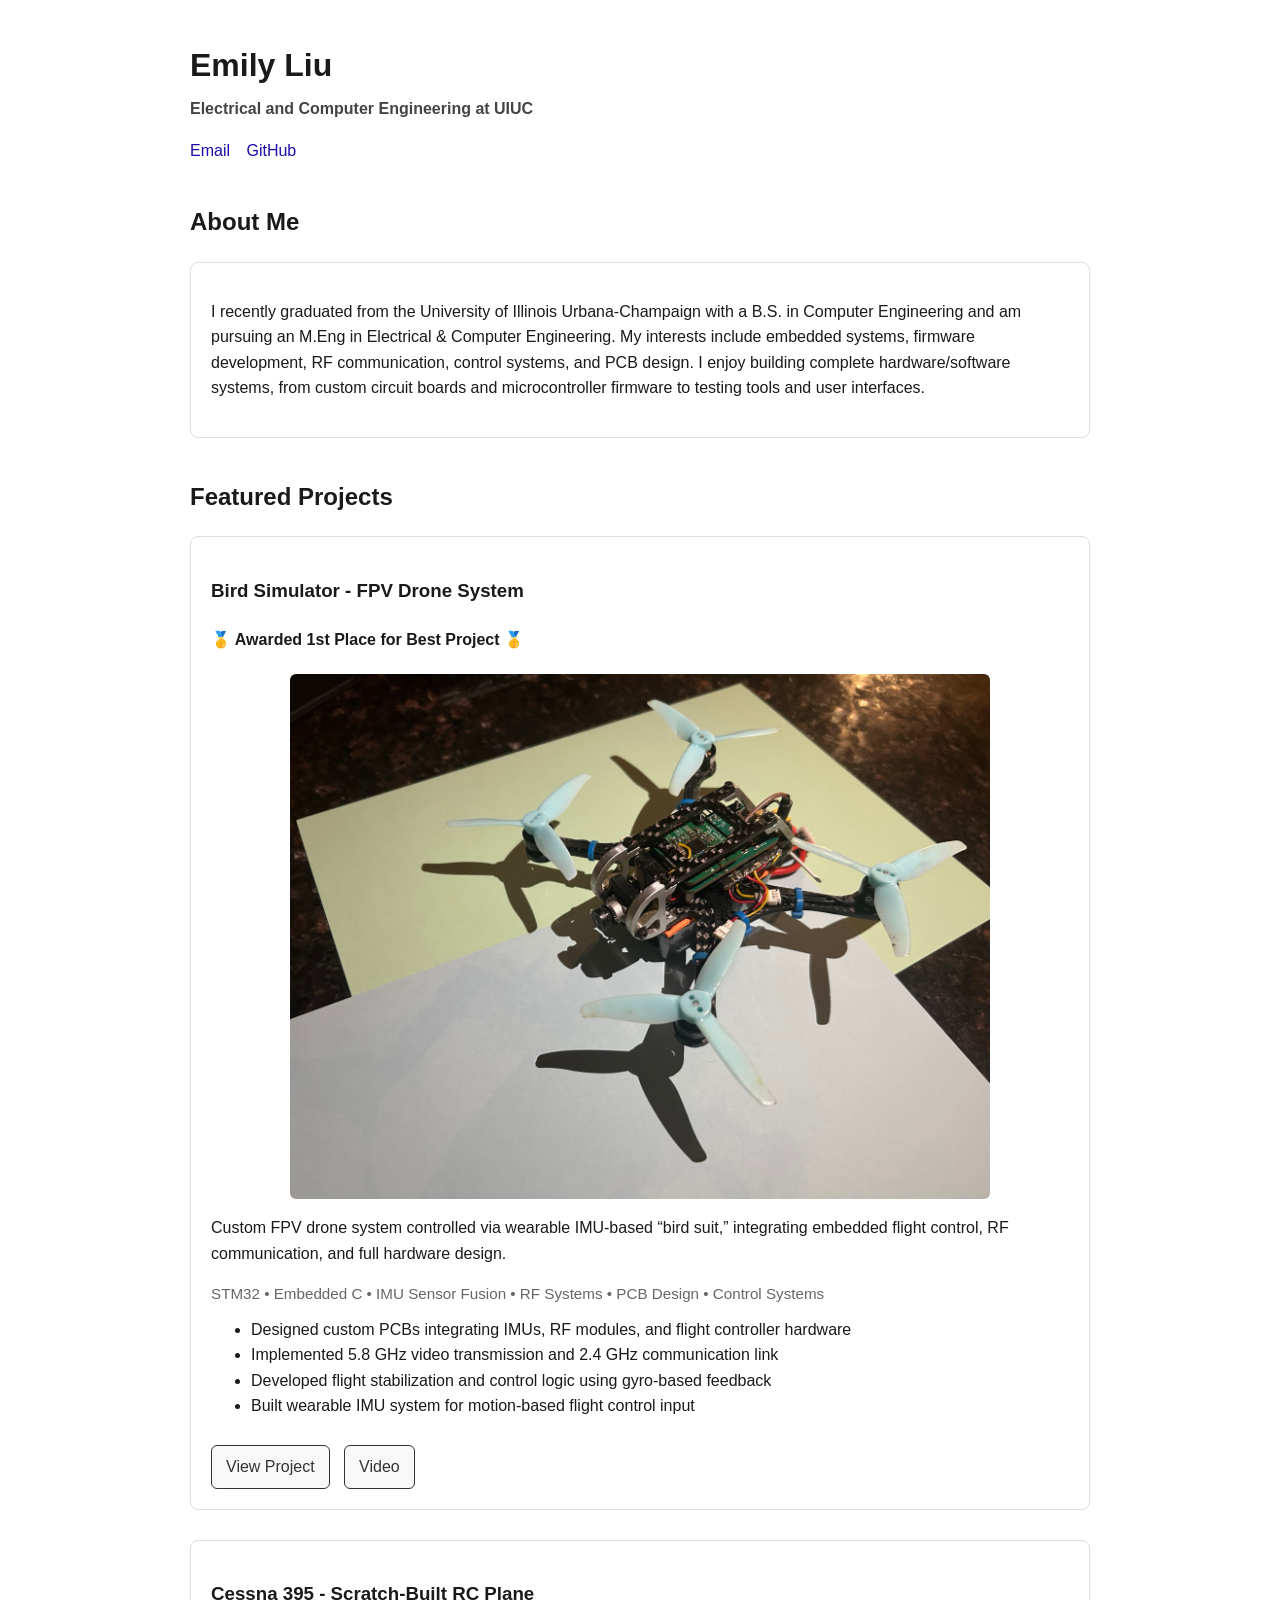
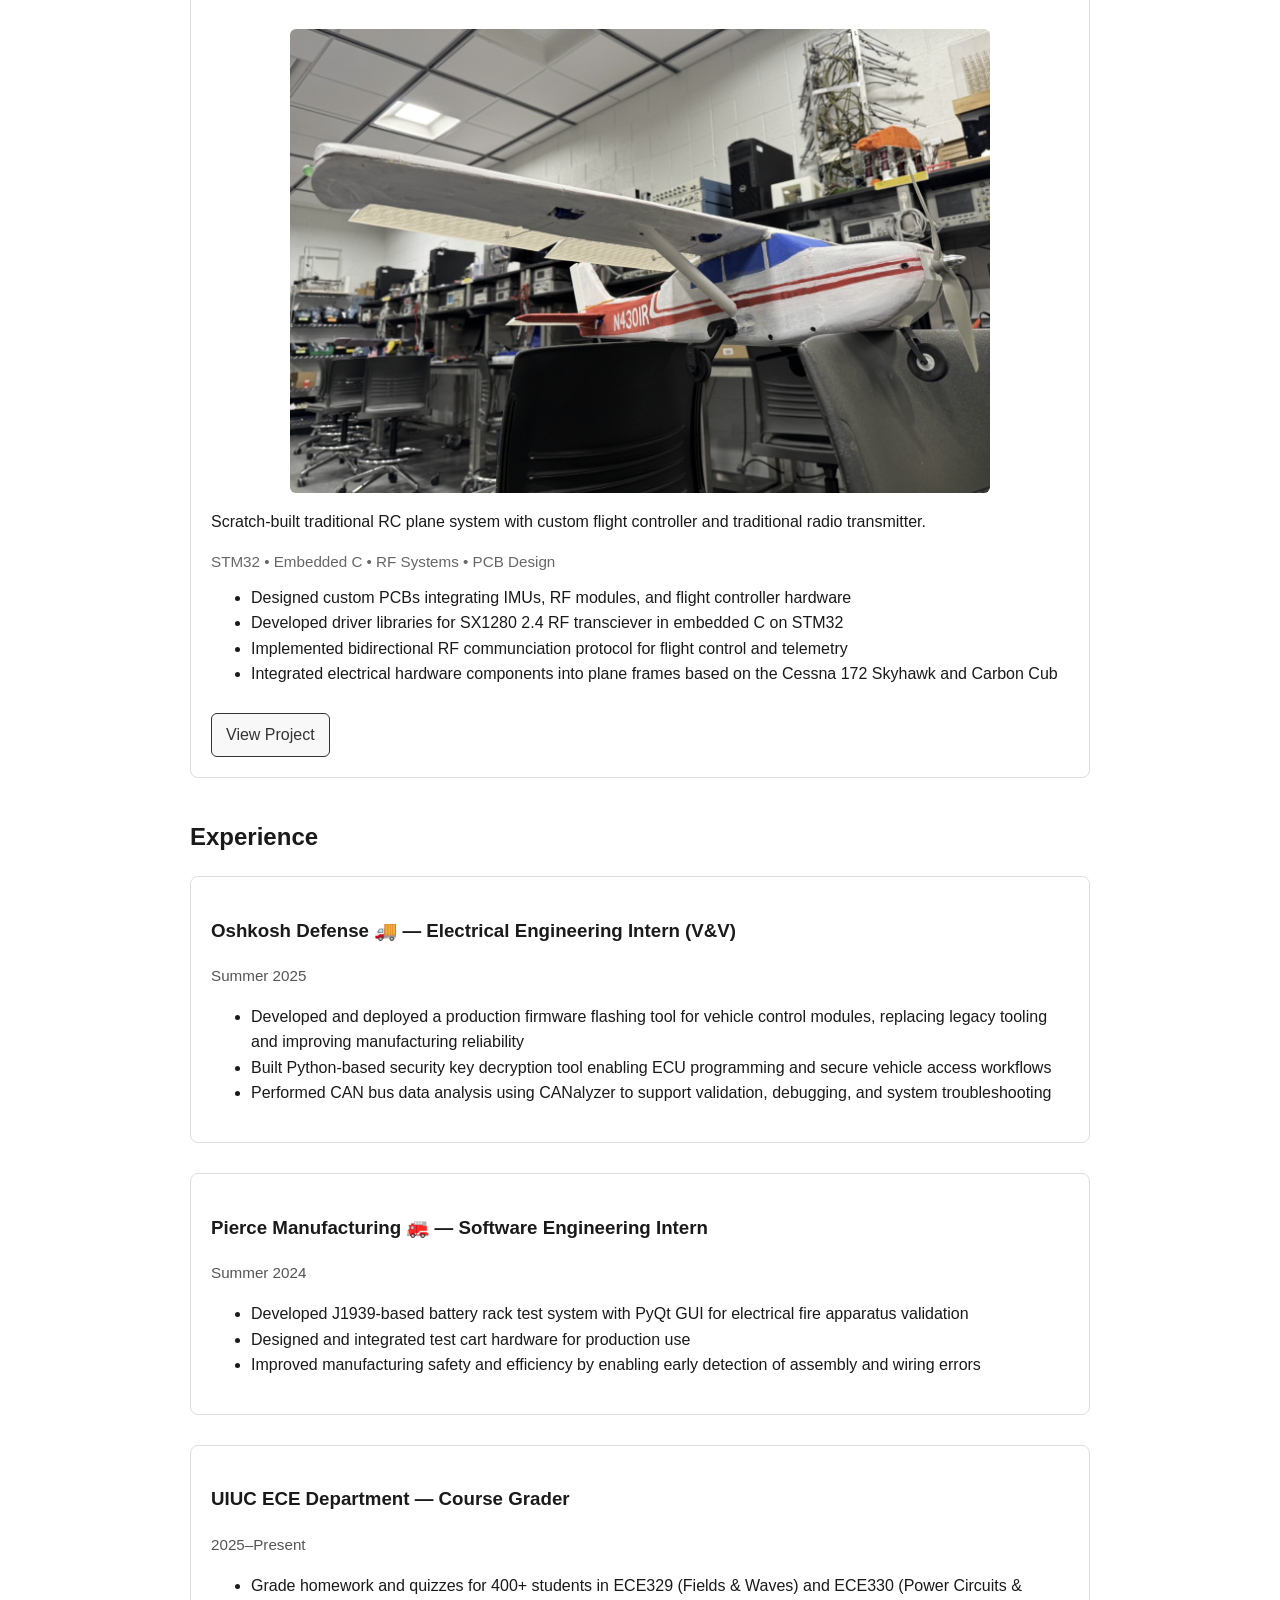
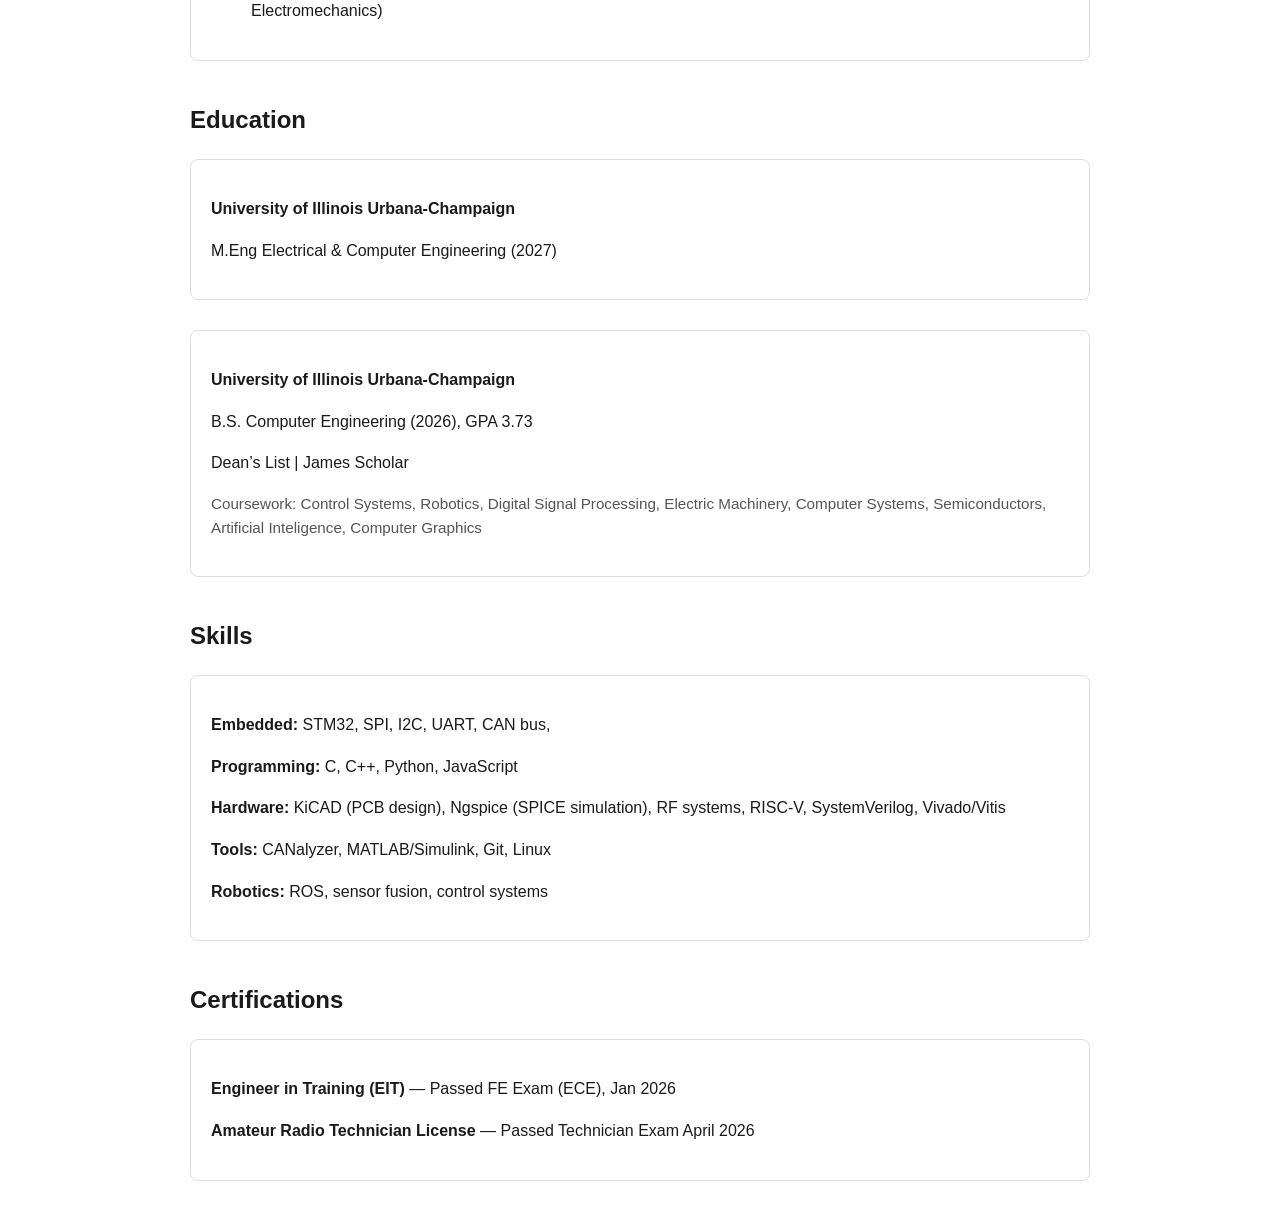
==== index.html @ 4f68739e "first draft upload" ====
<!DOCTYPE html>
<html lang="en">
<head>
  <meta charset="UTF-8">
  <title>Emily Liu | Embedded Systems Engineering</title>

  <link rel="stylesheet" href="style.css">
</head>

<body>

  <h1>Emily Liu</h1>
  <p class="subtitle"><strong>Electrical and Computer Engineering at UIUC</strong></p>

  <p class="links">
    <a href="mailto:emilyliiuu@gmail.com">Email</a>
    <a href="https://github.com/">GitHub</a>
  </p>
  

  <div class="section">
    <h2>About Me</h2>
        <div class="card">
        <p>
        I recently graduated from the University of Illinois Urbana-Champaign
        with a B.S. in Computer Engineering and am pursuing an M.Eng in
        Electrical & Computer Engineering. My interests include embedded
        systems, firmware development, RF communication, control systems,
        and PCB design.

        I enjoy building complete hardware/software systems, from custom
        circuit boards and microcontroller firmware to testing tools and
        user interfaces.
        </p>
    </div>
  </div>

  <div class="section">
    <h2>Featured Projects</h2>

    <div class="card">

        <h3>Bird Simulator - FPV Drone System</h3>
        <h4> 🥇 Awarded 1st Place for Best Project 🥇 </h4>

        <img src="images/drone.jpg" alt="FPV Drone" class="project-img">

        <p>
            Custom FPV drone system controlled via wearable IMU-based “bird suit,”
            integrating embedded flight control, RF communication, and full hardware design.
        </p>

        <p class="tech">
            STM32 • Embedded C • IMU Sensor Fusion • RF Systems • PCB Design • Control Systems
        </p>

        <ul>
            <li>Designed custom PCBs integrating IMUs, RF modules, and flight controller hardware</li>
            <li>Implemented 5.8 GHz video transmission and 2.4 GHz communication link</li>
            <li>Developed flight stabilization and control logic using gyro-based feedback</li>
            <li>Built wearable IMU system for motion-based flight control input</li>
        </ul>

        <a class="button" href="drone.html">View Project</a>
        <a class="button" href="https://youtu.be/XCYLybzR4Y4">Video</a>

    </div>

    <div class="card">

        <h3>Cessna 395 - Scratch-Built RC Plane</h3>

        <img src="images/cessna.jpg" alt="Plane" class="project-img">

        <p>
            Scratch-built traditional RC plane system with custom flight controller and traditional 
            radio transmitter.
        </p>

        <p class="tech">
            STM32 • Embedded C • RF Systems • PCB Design
        </p>

        <ul>
            <li>Designed custom PCBs integrating IMUs, RF modules, and flight controller hardware</li>
            <li>Developed driver libraries for SX1280 2.4 RF transciever in embedded C on STM32</li>
            <li>Implemented bidirectional RF communciation protocol for flight control and telemetry</li>
            <li>Integrated electrical hardware components into plane frames based on the Cessna 172 Skyhawk 
                and Carbon Cub</li>
        </ul>

        <a class="button" href="plane.html">View Project</a>

    </div>


  </div>

  <div class="section">
    <h2>Experience</h2>

    <div class="card">
      <h3>Oshkosh Defense 🚚 — Electrical Engineering Intern (V&V)</h3>
      <p class="small">Summer 2025</p>
      <ul>
        <li>Developed and deployed a production firmware flashing tool for vehicle control modules, replacing legacy tooling and improving manufacturing reliability</li>
        <li>Built Python-based security key decryption tool enabling ECU programming and secure vehicle access workflows</li>
        <li>Performed CAN bus data analysis using CANalyzer to support validation, debugging, and system troubleshooting</li>
      </ul>
    </div>

    <div class="card">
      <h3>Pierce Manufacturing 🚒 — Software Engineering Intern</h3>
      <p class="small">Summer 2024</p>
      <ul>
        <li>Developed J1939-based battery rack test system with PyQt GUI for electrical fire apparatus validation</li>
        <li>Designed and integrated test cart hardware for production use</li>
        <li>Improved manufacturing safety and efficiency by enabling early detection of assembly and wiring errors</li>
      </ul>
    </div>

    <div class="card">
      <h3>UIUC ECE Department — Course Grader</h3>
      <p class="small">2025–Present</p>
      <ul>
        <li>Grade homework and quizzes for 400+ students in ECE329 (Fields & Waves) and ECE330 (Power Circuits & Electromechanics)</li>
      </ul>
    </div>
    

  </div>

  

<div class="section">
    <h2>Education</h2>
    <div class="card">
        <p><strong>University of Illinois Urbana-Champaign</strong></p>
        <p>M.Eng Electrical & Computer Engineering (2027)</p>
    </div>
    <div class="card">
        <p><strong>University of Illinois Urbana-Champaign</strong></p>
        <p>B.S. Computer Engineering (2026), GPA 3.73</p>
        <p>Dean’s List | James Scholar</p>
        <p class="small">
            Coursework: Control Systems, Robotics, Digital Signal Processing, Electric Machinery, Computer Systems, 
            Semiconductors, Artificial Inteligence, Computer Graphics
        </p>
    </div>     
</div>

<div class="section">
    <h2>Skills</h2>
    <div class="card">
        <p><strong>Embedded:</strong> STM32, SPI, I2C, UART, CAN bus, </p>
        <p><strong>Programming:</strong> C, C++, Python, JavaScript</p>
        <p><strong>Hardware:</strong> KiCAD (PCB design), Ngspice (SPICE simulation), RF systems, RISC-V, SystemVerilog, Vivado/Vitis</p>
        <p><strong>Tools:</strong> CANalyzer, MATLAB/Simulink, Git, Linux</p>
        <p><strong>Robotics:</strong> ROS, sensor fusion, control systems</p>
    </div>

</div>

<div class="section">
    <h2>Certifications</h2>
    <div class="card">
        <p><strong>Engineer in Training (EIT)</strong> — Passed FE Exam (ECE), Jan 2026</p>
        <p><strong>Amateur Radio Technician License</strong> — Passed Technician Exam April 2026</p>
    </div>

<!-- <div class="section">
<h2>Contact</h2>
<div class="card">
    <p>Email: 
        <a href="mailto:emilyliiuu@gmail.com">emilyliiuu@gmail.com</a>
    </p>
</div>

</div> -->

</body>
</html>
---- style.css ----
body {
    font-family: Arial, sans-serif;
    max-width: 900px;
    margin: 40px auto;
    padding: 0 20px;
    line-height: 1.6;
    color: #1a1a1a;
    background-color: #ffffff;
}

h1 {
    margin-bottom: 5px;
}

.subtitle {
    color: #444;
    margin-top: 0;
}

.links a {
    margin-right: 12px;
    color: #1a0dab;
    text-decoration: none;
}

.section {
    margin-top: 40px;
}

.role {
    margin-bottom: 25px;
}

.role h3 {
    margin-bottom: 5px;
}

.small {
    color: #555;
    font-size: 0.95em;
}

ul {
    margin-top: 8px;
}
.card {
    border: 1px solid #ddd;
    border-radius: 8px;
    padding: 20px;
    margin-bottom: 30px;
}

.card img {
    width: 100%;
    max-width: 700px;
    border-radius: 6px;
    margin-bottom: 15px;
}

.button {
    display: inline-block;
    padding: 8px 14px;
    margin-right: 10px;
    margin-top: 10px;
    border: 1px solid #333;
    border-radius: 5px;
    text-decoration: none;
    color: #333;
}

.tech {
    color: #666;
    font-size: 0.95em;
    margin-bottom: 10px;
}

.video-container {
    position: relative;
    width: 100%;
    max-width: 800px;
    aspect-ratio: 16 / 9;
}

.video-container iframe {
    width: 100%;
    height: 100%;
    border: none;
}

img {
  max-width: 100%;
  height: auto;
  border-radius: 8px;
}

.project-img {
  width: 100%;
  max-width: 700px;
  height: auto;
  display: block;
  margin: 20px auto;
  border-radius: 8px;
}

.image-row {
  display: flex;
  gap: 15px;
  justify-content: center;
  flex-wrap: wrap; /* important for mobile */
}

.image-row img {
  width: 100%;
  max-width: 400px;
  height: auto;
  border-radius: 8px;
}

.back-button {
  display: inline-block;
  margin-bottom: 20px;
  text-decoration: none;
  color: #1a0dab;
  font-weight: bold;
}

.back-button:hover {
  text-decoration: underline;
}

.clickable-img {
  max-width: 700px;
  width: 100%;
  cursor: pointer;
  border-radius: 8px;
  display: block;
  margin: 10px 0;
  transition: 0.2s;
}

.clickable-img:hover {
  transform: scale(1.01);
}
.modal {
  display: none;
  position: fixed;
  z-index: 999;
  left: 0;
  top: 0;
  width: 100%;
  height: 100%;
  background-color: rgba(0,0,0,0.85);
  justify-content: center;
  align-items: center;
}

.modal img {
  max-width: 90%;
  max-height: 90%;
  border-radius: 8px;
}

.button {
  display: inline-block;
  padding: 8px 14px;
  border: 1px solid #333;
  border-radius: 6px;
  background: #f8f8f8;
  cursor: pointer;
}
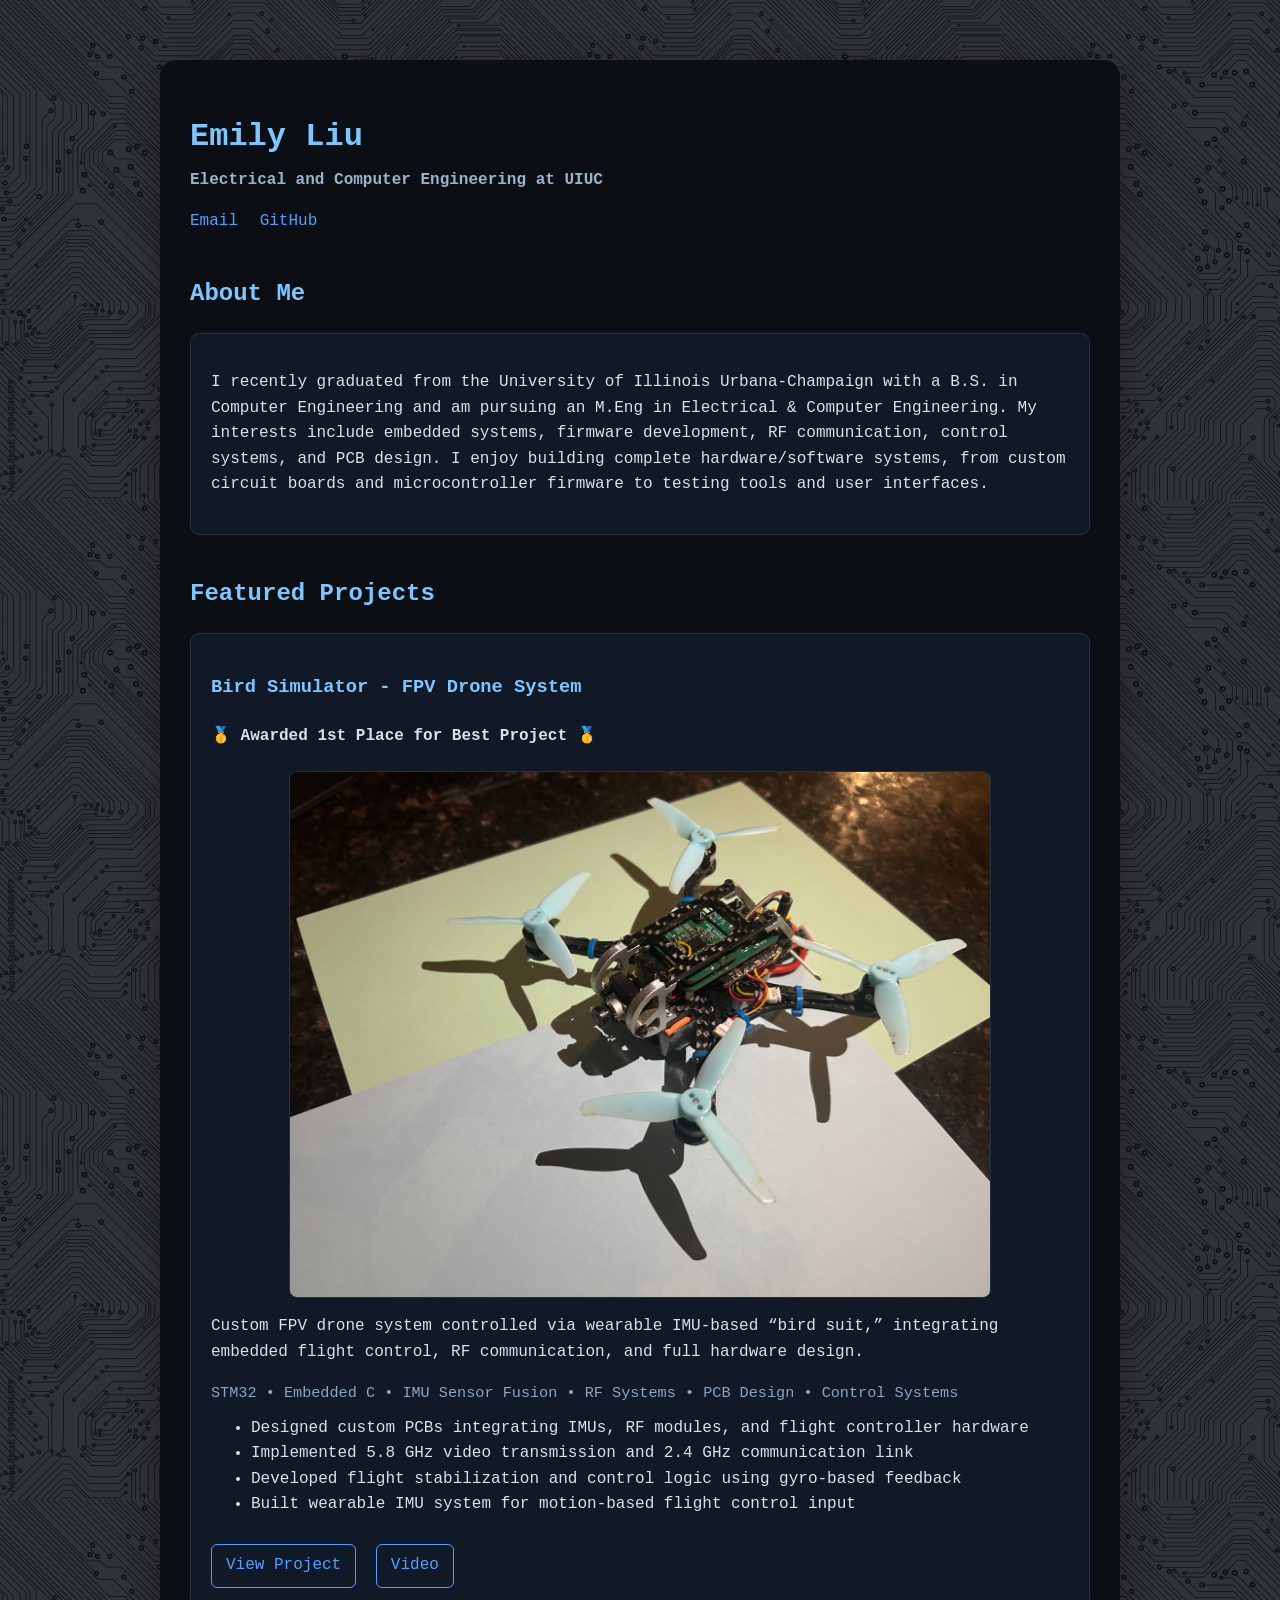
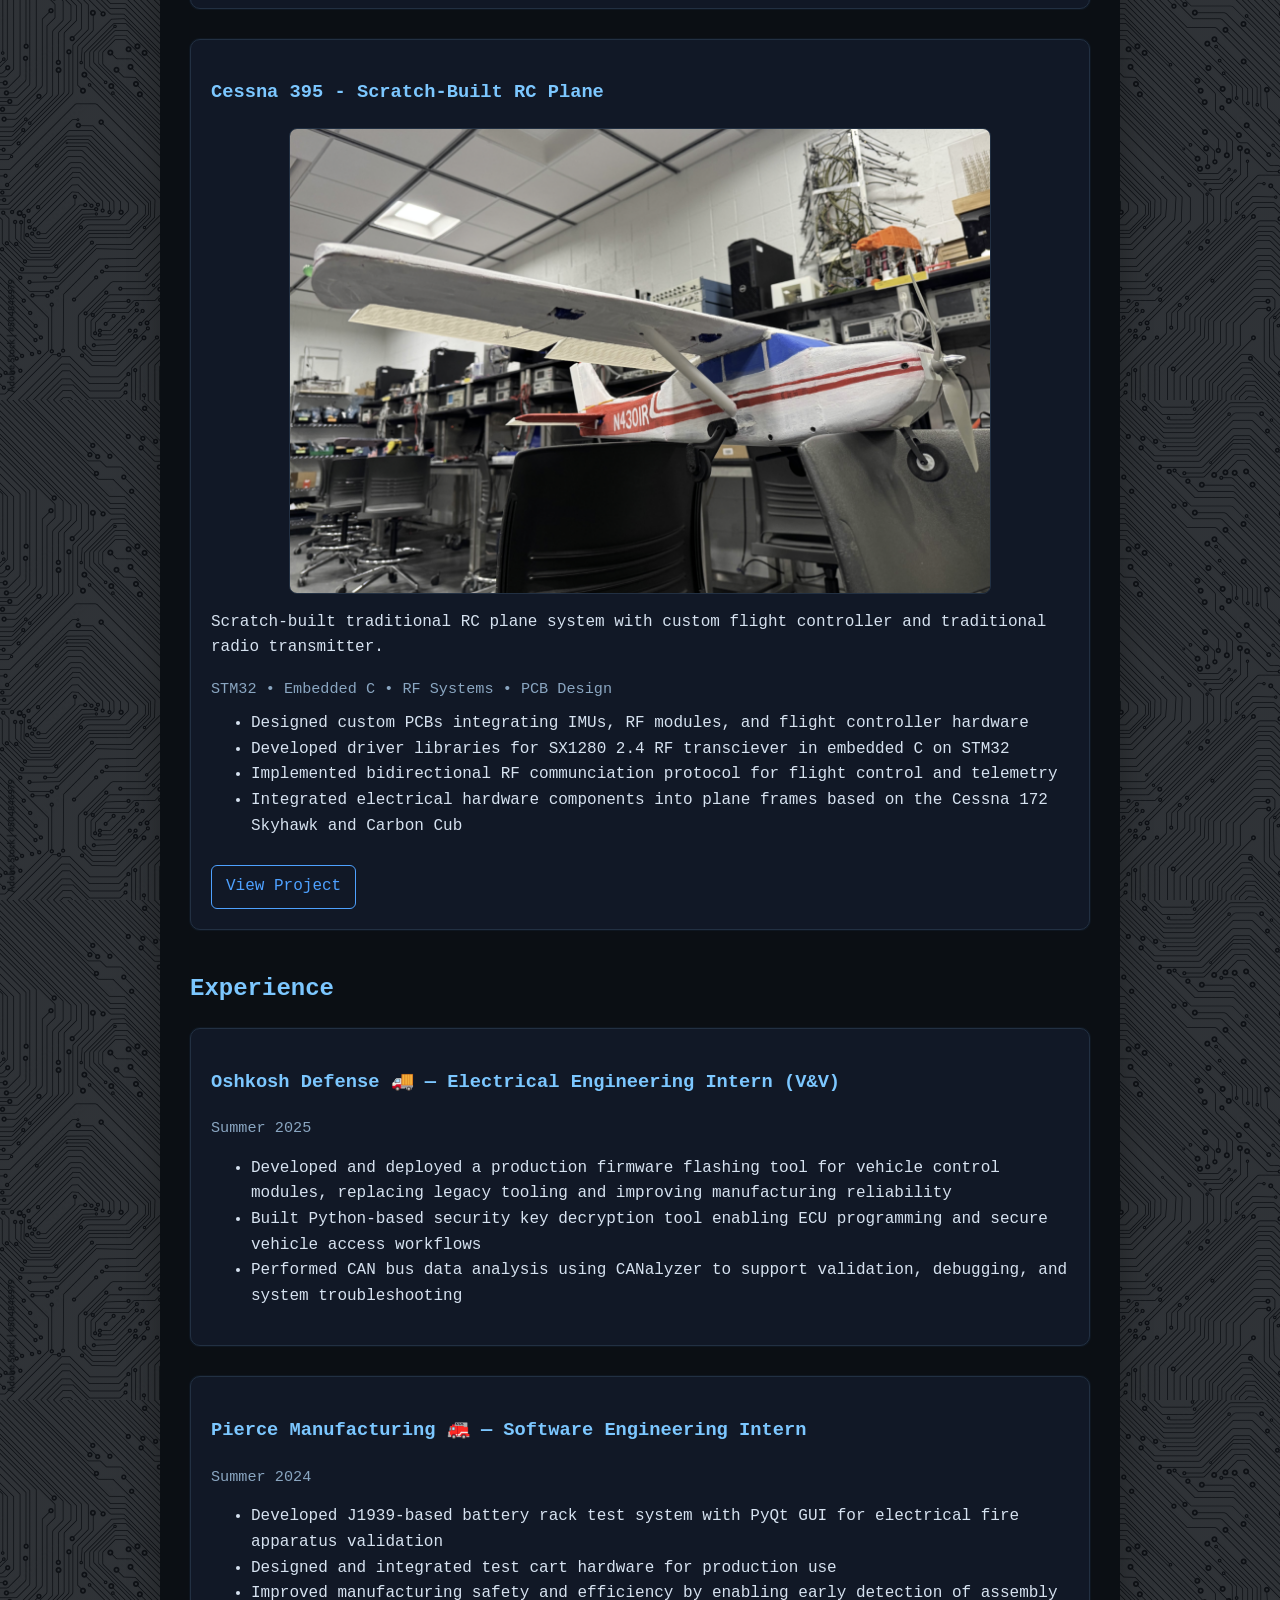
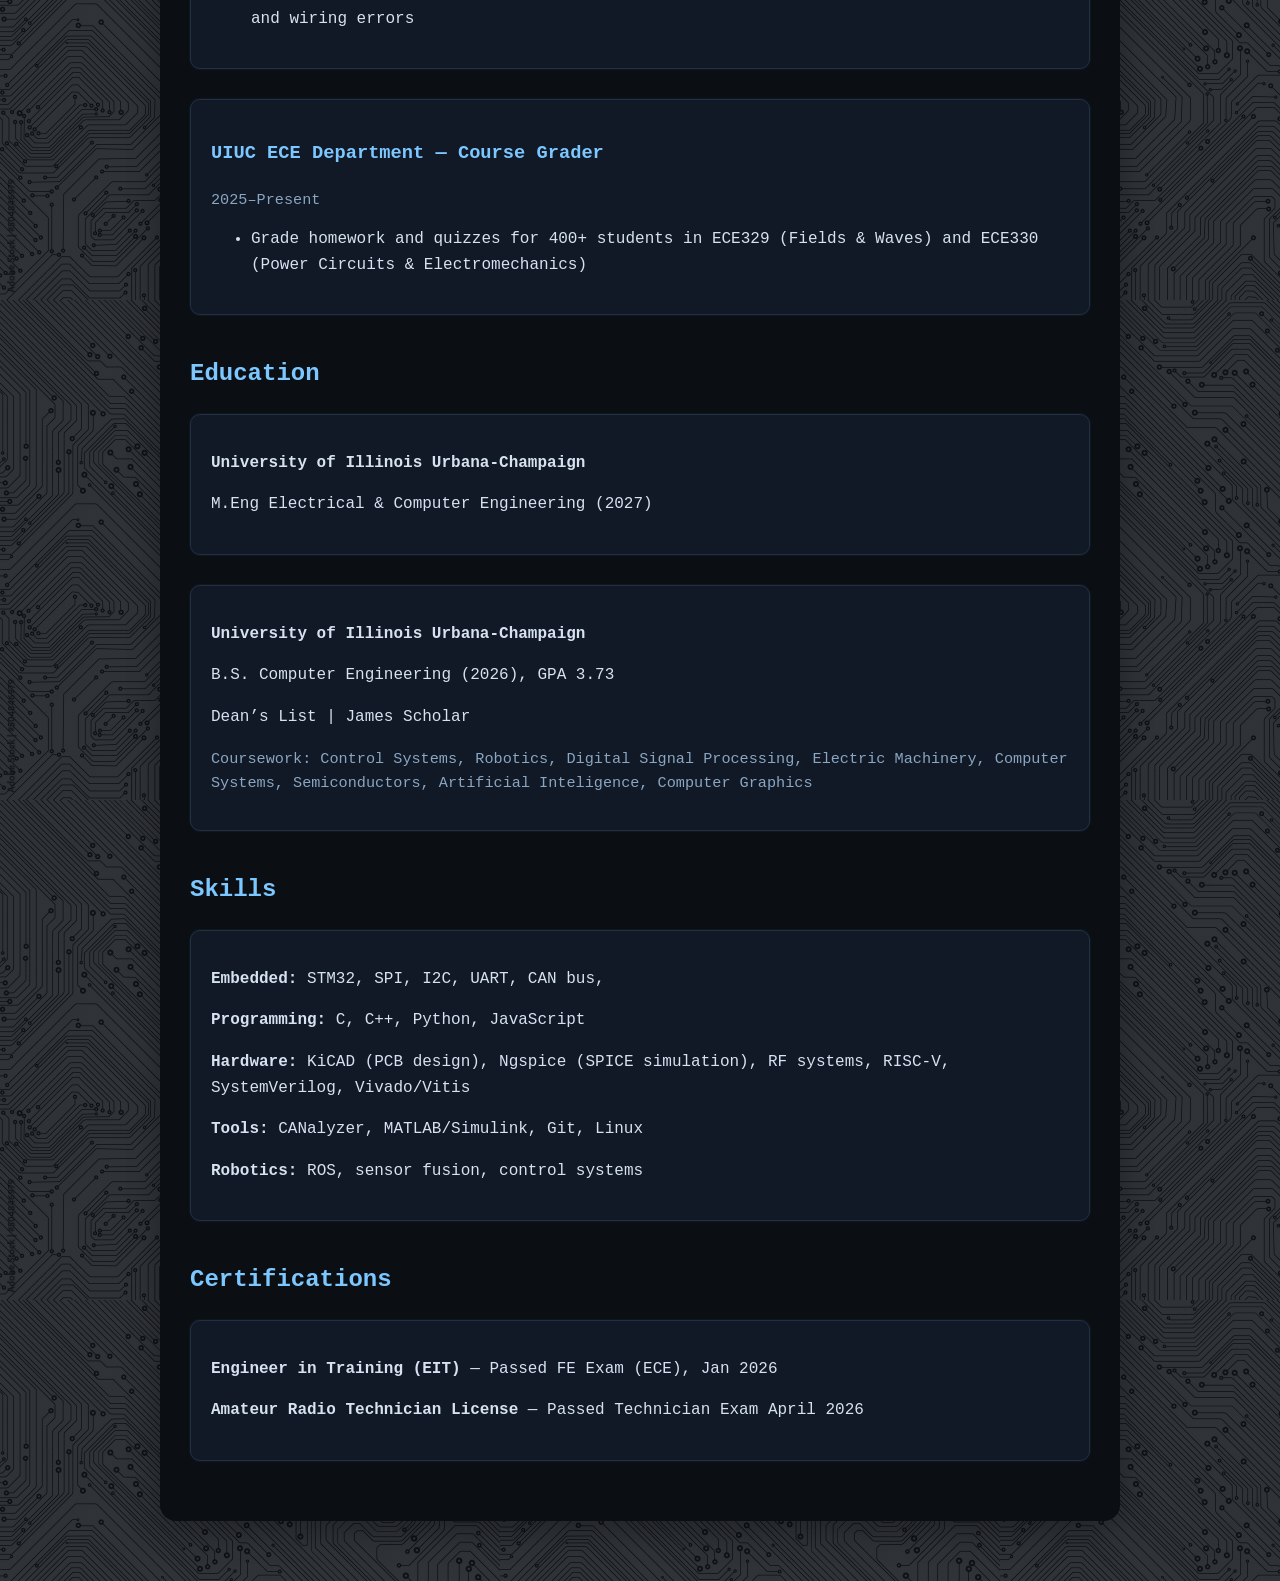
==== commit 93e9a167: "style update" ====
--- a/index.html
+++ b/index.html
@@ -168,15 +168,6 @@
         <p><strong>Amateur Radio Technician License</strong> — Passed Technician Exam April 2026</p>
     </div>
 
-<!-- <div class="section">
-<h2>Contact</h2>
-<div class="card">
-    <p>Email: 
-        <a href="mailto:emilyliiuu@gmail.com">emilyliiuu@gmail.com</a>
-    </p>
-</div>
-
-</div> -->
 
 </body>
 </html>
--- a/style.css
+++ b/style.css
@@ -1,11 +1,41 @@
+html {
+    background-color: #0b0f14;
+    background-image:
+        linear-gradient(rgba(11,15,20,0.85), rgba(11,15,20,0.85)),
+        url("images/traces.jpg");
+    background-size: cover, 500px;
+    background-repeat: no-repeat, repeat;
+}
+
 body {
-    font-family: Arial, sans-serif;
+    font-family: "Courier New", monospace;
     max-width: 900px;
-    margin: 40px auto;
-    padding: 0 20px;
     line-height: 1.6;
-    color: #1a1a1a;
-    background-color: #ffffff;
+
+    margin: 60px auto;
+
+    padding: 30px;
+
+    line-height: 1.6;
+    color: #d6e2f0;
+
+    background-color: rgba(17, 24, 38, 0.95);
+
+    /* Rounded corners */
+    border-radius: 16px;
+
+    /* Optional: makes it look like a floating panel */
+    box-shadow: 0 8px 32px rgba(0, 0, 0, 0.3);
+
+    background-color: #0b0f14;
+    color: #d6e2f0;
+
+
+}
+
+h1, h2, h3 {
+    color: #7cc7ff;
+    font-weight: 600;
 }
 
 h1 {
@@ -13,14 +43,19 @@
 }
 
 .subtitle {
-    color: #444;
+    color: #9bb3c9;
     margin-top: 0;
 }
 
 .links a {
     margin-right: 12px;
-    color: #1a0dab;
+    color: #4ea1ff;
     text-decoration: none;
+}
+
+.links a:hover {
+    color: #82c8ff;
+    text-decoration: underline;
 }
 
 .section {
@@ -36,25 +71,73 @@
 }
 
 .small {
-    color: #555;
+    color: #8aa6c1;
     font-size: 0.95em;
 }
 
 ul {
     margin-top: 8px;
 }
+
 .card {
-    border: 1px solid #ddd;
-    border-radius: 8px;
+    background-color: #111826;
+    border: 1px solid #223042;
+    border-radius: 10px;
     padding: 20px;
     margin-bottom: 30px;
+
+    box-shadow: 0 0 0 1px rgba(78,161,255,0.05);
 }
 
 .card img {
     width: 100%;
     max-width: 700px;
-    border-radius: 6px;
+    border-radius: 8px;
     margin-bottom: 15px;
+}
+
+img {
+    max-width: 100%;
+    height: auto;
+    border-radius: 8px;
+}
+
+.project-img {
+    width: 100%;
+    max-width: 700px;
+    height: auto;
+    display: block;
+    margin: 20px auto;
+    border-radius: 8px;
+    border: 1px solid #223042;
+}
+
+.clickable-img {
+    max-width: 700px;
+    width: 100%;
+    cursor: pointer;
+    border-radius: 8px;
+    display: block;
+    margin: 10px 0;
+    transition: 0.2s;
+    border: 1px solid #223042;
+}
+
+.clickable-img:hover {
+    transform: scale(1.01);
+}
+
+.image-row {
+    display: flex;
+    gap: 15px;
+    justify-content: center;
+    flex-wrap: wrap;
+}
+
+.image-row img {
+    width: 100%;
+    max-width: 400px;
+    border-radius: 8px;
 }
 
 .button {
@@ -62,14 +145,26 @@
     padding: 8px 14px;
     margin-right: 10px;
     margin-top: 10px;
-    border: 1px solid #333;
-    border-radius: 5px;
+
+    border: 1px solid #4ea1ff;
+    border-radius: 6px;
+
+    background: transparent;
+    color: #4ea1ff;
+
     text-decoration: none;
-    color: #333;
+    cursor: pointer;
+
+    transition: 0.2s;
+}
+
+.button:hover {
+    background: #4ea1ff;
+    color: #0b0f14;
 }
 
 .tech {
-    color: #666;
+    color: #8aa6c1;
     font-size: 0.95em;
     margin-bottom: 10px;
 }
@@ -87,84 +182,35 @@
     border: none;
 }
 
-img {
-  max-width: 100%;
-  height: auto;
-  border-radius: 8px;
-}
-
-.project-img {
-  width: 100%;
-  max-width: 700px;
-  height: auto;
-  display: block;
-  margin: 20px auto;
-  border-radius: 8px;
-}
-
-.image-row {
-  display: flex;
-  gap: 15px;
-  justify-content: center;
-  flex-wrap: wrap; /* important for mobile */
-}
-
-.image-row img {
-  width: 100%;
-  max-width: 400px;
-  height: auto;
-  border-radius: 8px;
-}
-
 .back-button {
-  display: inline-block;
-  margin-bottom: 20px;
-  text-decoration: none;
-  color: #1a0dab;
-  font-weight: bold;
+    display: inline-block;
+    margin-bottom: 20px;
+    text-decoration: none;
+    color: #4ea1ff;
+    font-weight: bold;
 }
 
 .back-button:hover {
-  text-decoration: underline;
-}
-
-.clickable-img {
-  max-width: 700px;
-  width: 100%;
-  cursor: pointer;
-  border-radius: 8px;
-  display: block;
-  margin: 10px 0;
-  transition: 0.2s;
-}
-
-.clickable-img:hover {
-  transform: scale(1.01);
-}
+    text-decoration: underline;
+}
+
 .modal {
-  display: none;
-  position: fixed;
-  z-index: 999;
-  left: 0;
-  top: 0;
-  width: 100%;
-  height: 100%;
-  background-color: rgba(0,0,0,0.85);
-  justify-content: center;
-  align-items: center;
+    display: none;
+    position: fixed;
+    z-index: 999;
+    left: 0;
+    top: 0;
+
+    width: 100%;
+    height: 100%;
+
+    background-color: rgba(0,0,0,0.85);
+    justify-content: center;
+    align-items: center;
 }
 
 .modal img {
-  max-width: 90%;
-  max-height: 90%;
-  border-radius: 8px;
-}
-
-.button {
-  display: inline-block;
-  padding: 8px 14px;
-  border: 1px solid #333;
-  border-radius: 6px;
-  background: #f8f8f8;
-  cursor: pointer;
+    max-width: 90%;
+    max-height: 90%;
+    border-radius: 8px;
 }
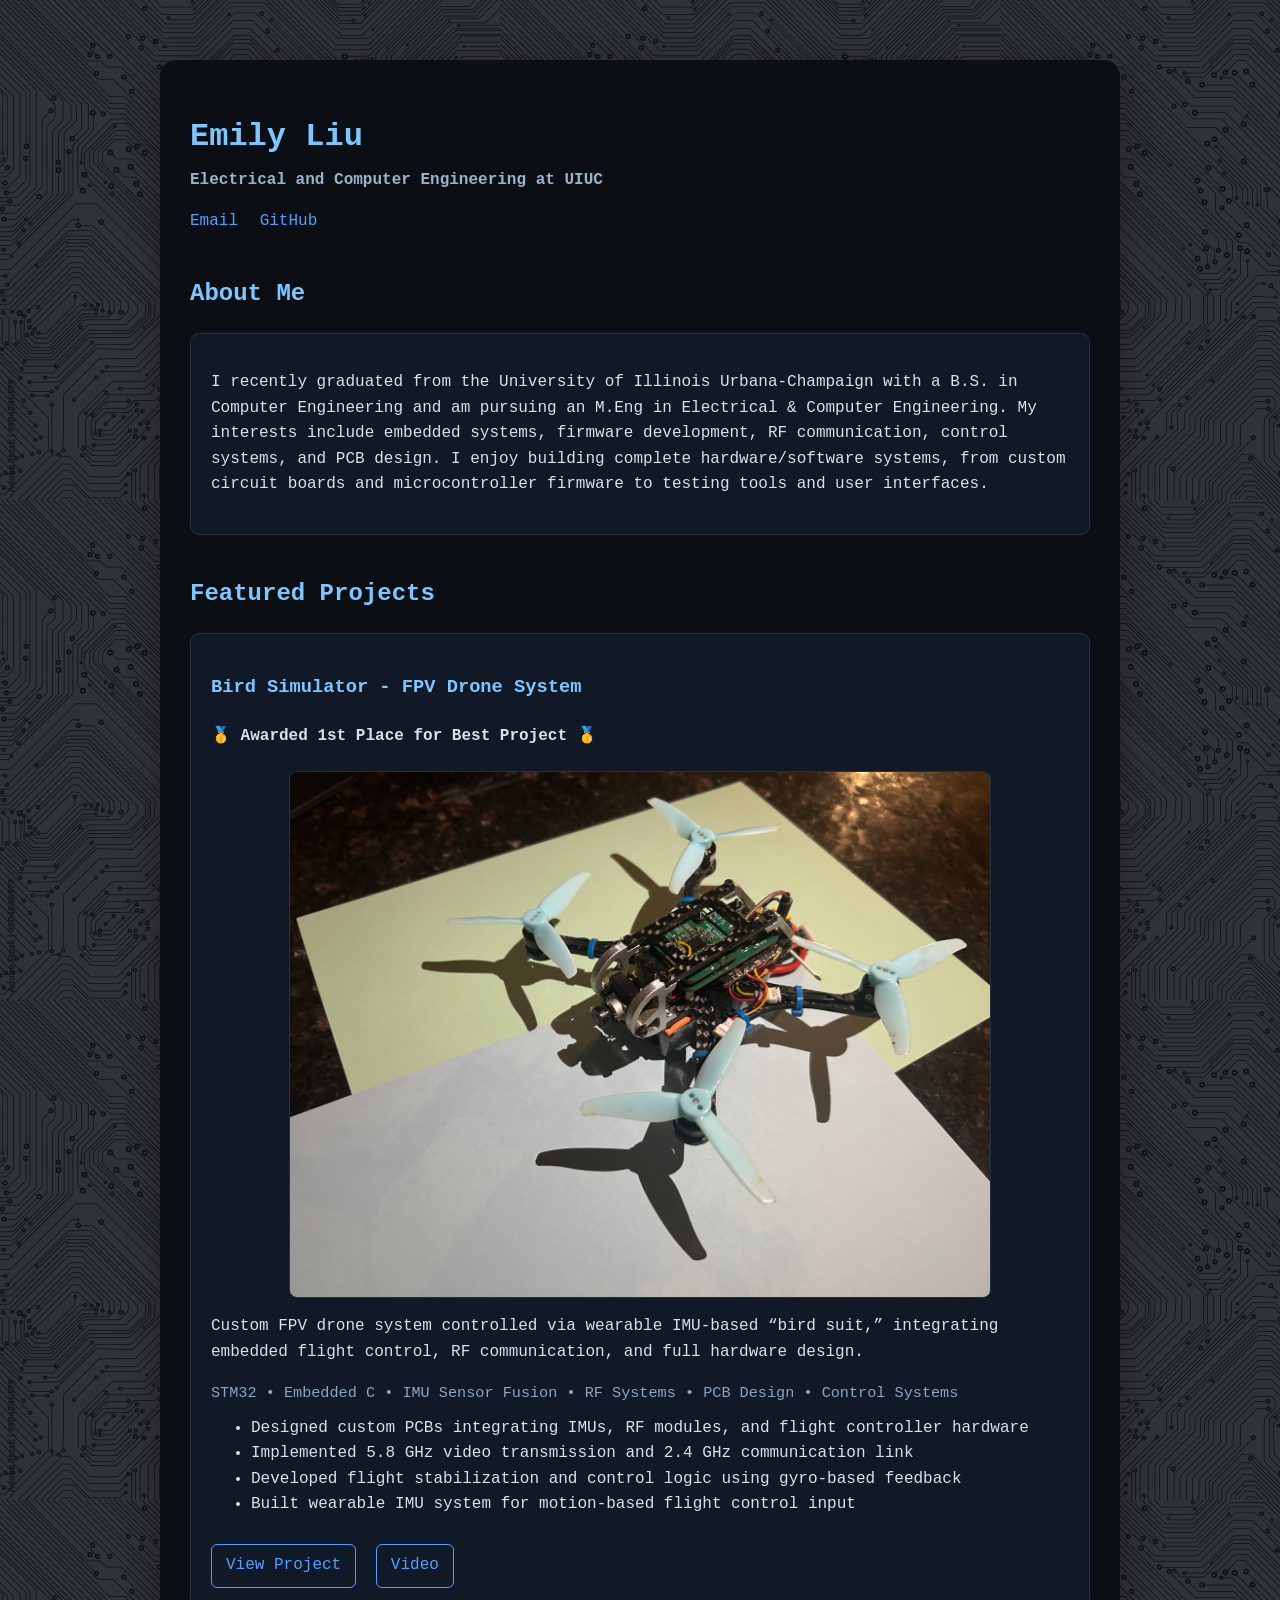
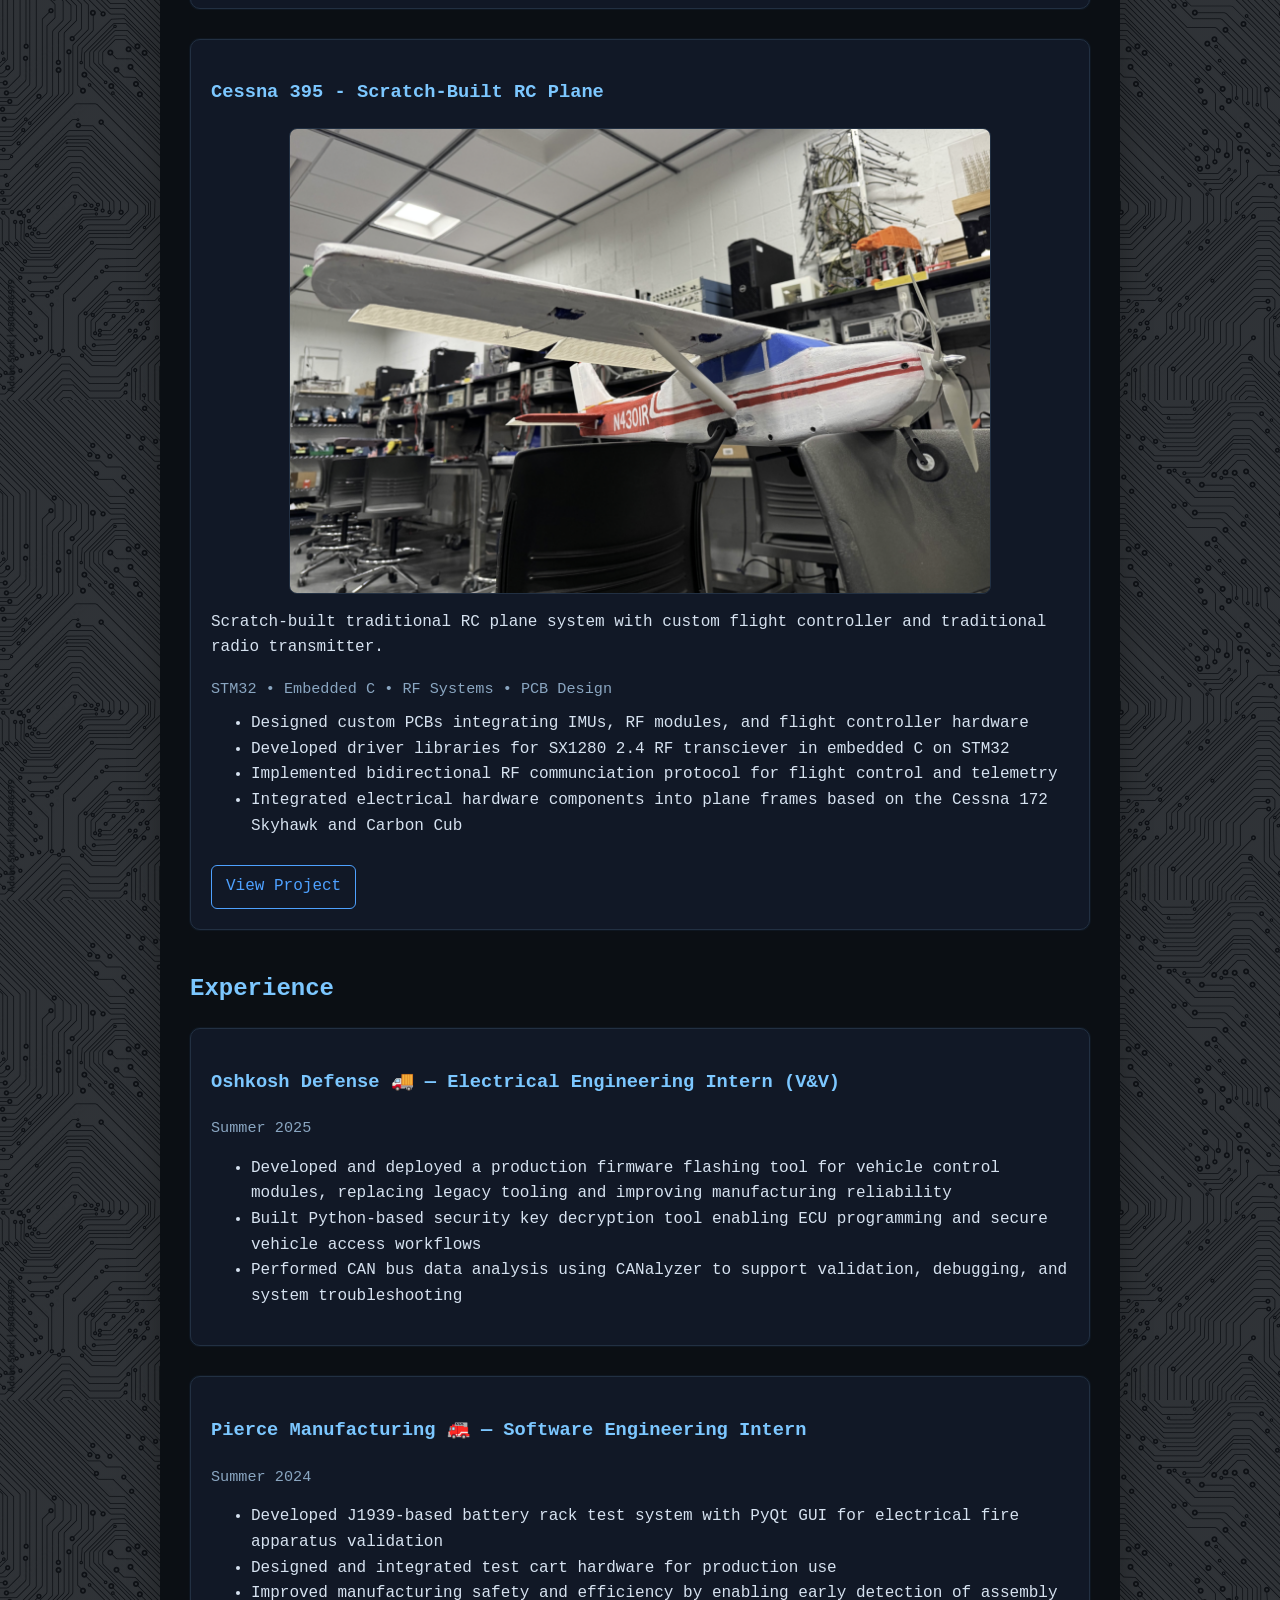
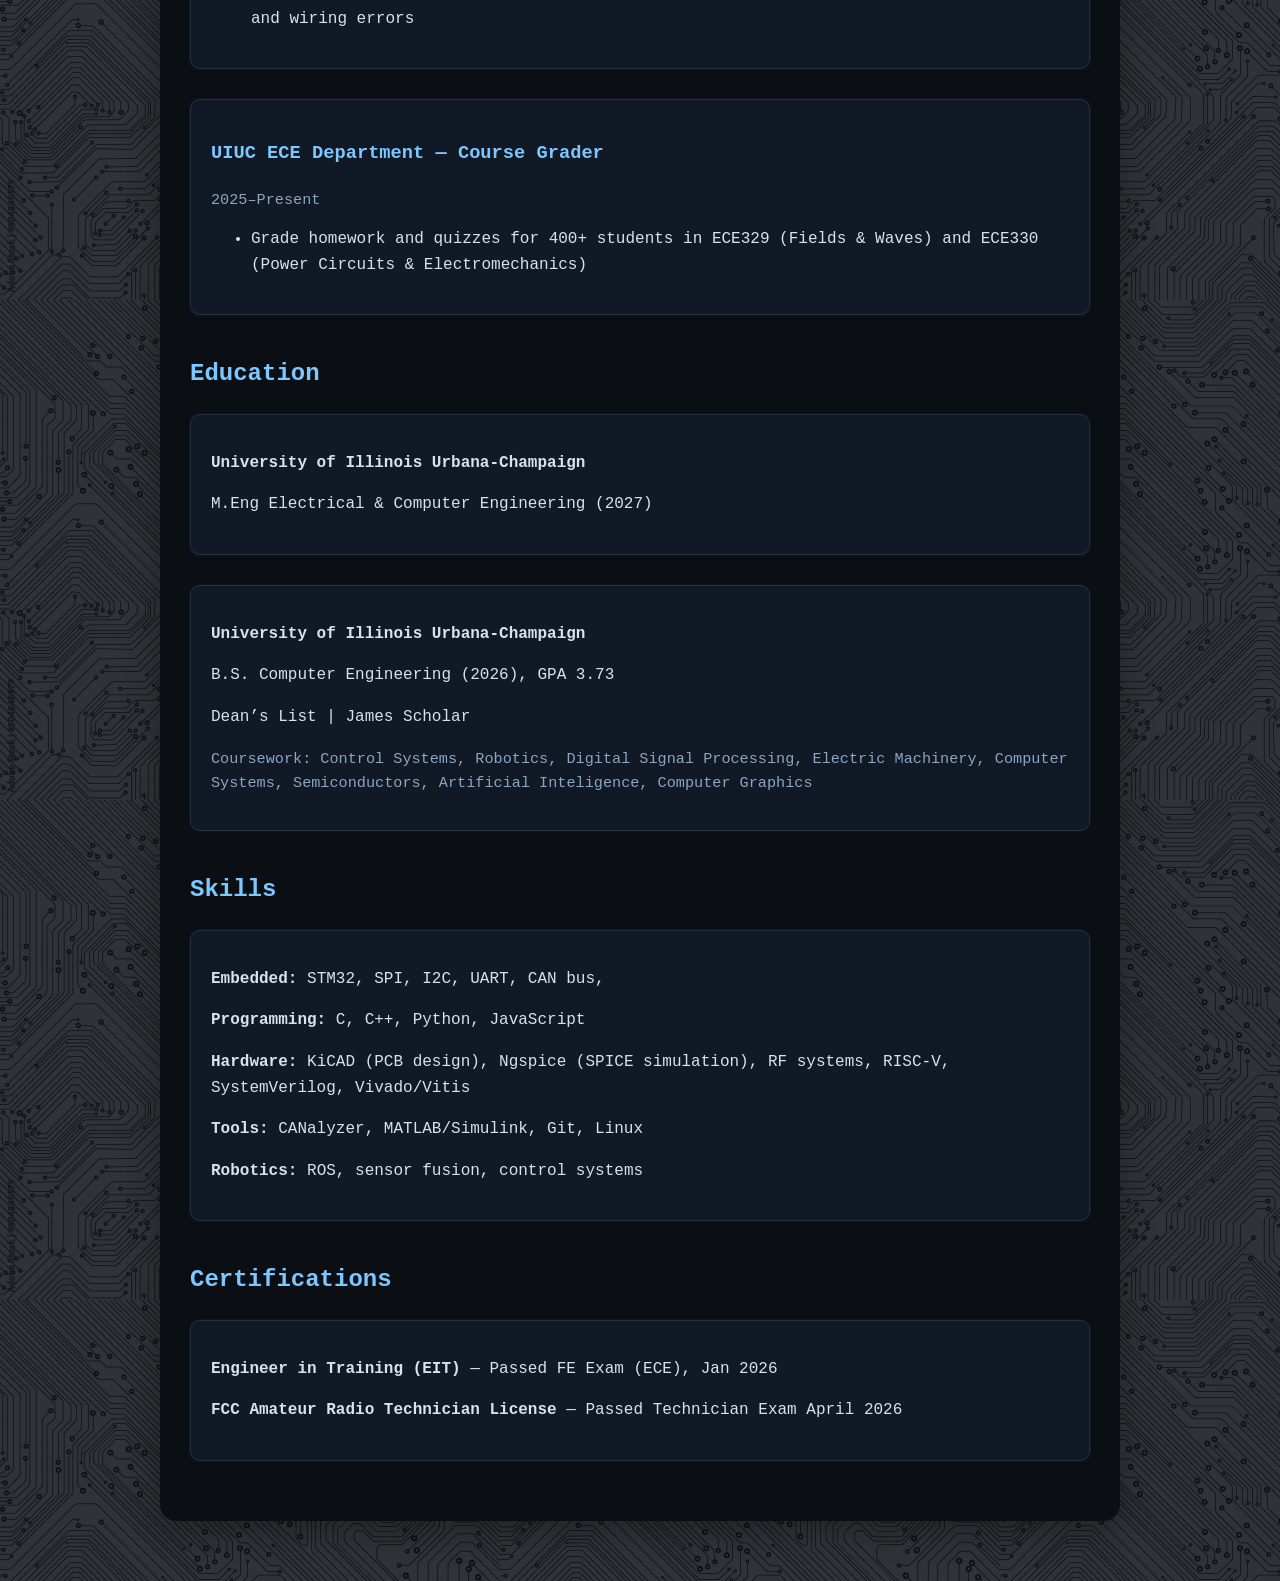
==== commit 220a231b: "fixed links" ====
--- a/index.html
+++ b/index.html
@@ -165,7 +165,7 @@
     <h2>Certifications</h2>
     <div class="card">
         <p><strong>Engineer in Training (EIT)</strong> — Passed FE Exam (ECE), Jan 2026</p>
-        <p><strong>Amateur Radio Technician License</strong> — Passed Technician Exam April 2026</p>
+        <p><strong>FCC Amateur Radio Technician License</strong> — Passed Technician Exam April 2026</p>
     </div>
 
 
--- a/style.css
+++ b/style.css
@@ -21,10 +21,8 @@
 
     background-color: rgba(17, 24, 38, 0.95);
 
-    /* Rounded corners */
     border-radius: 16px;
 
-    /* Optional: makes it look like a floating panel */
     box-shadow: 0 8px 32px rgba(0, 0, 0, 0.3);
 
     background-color: #0b0f14;
